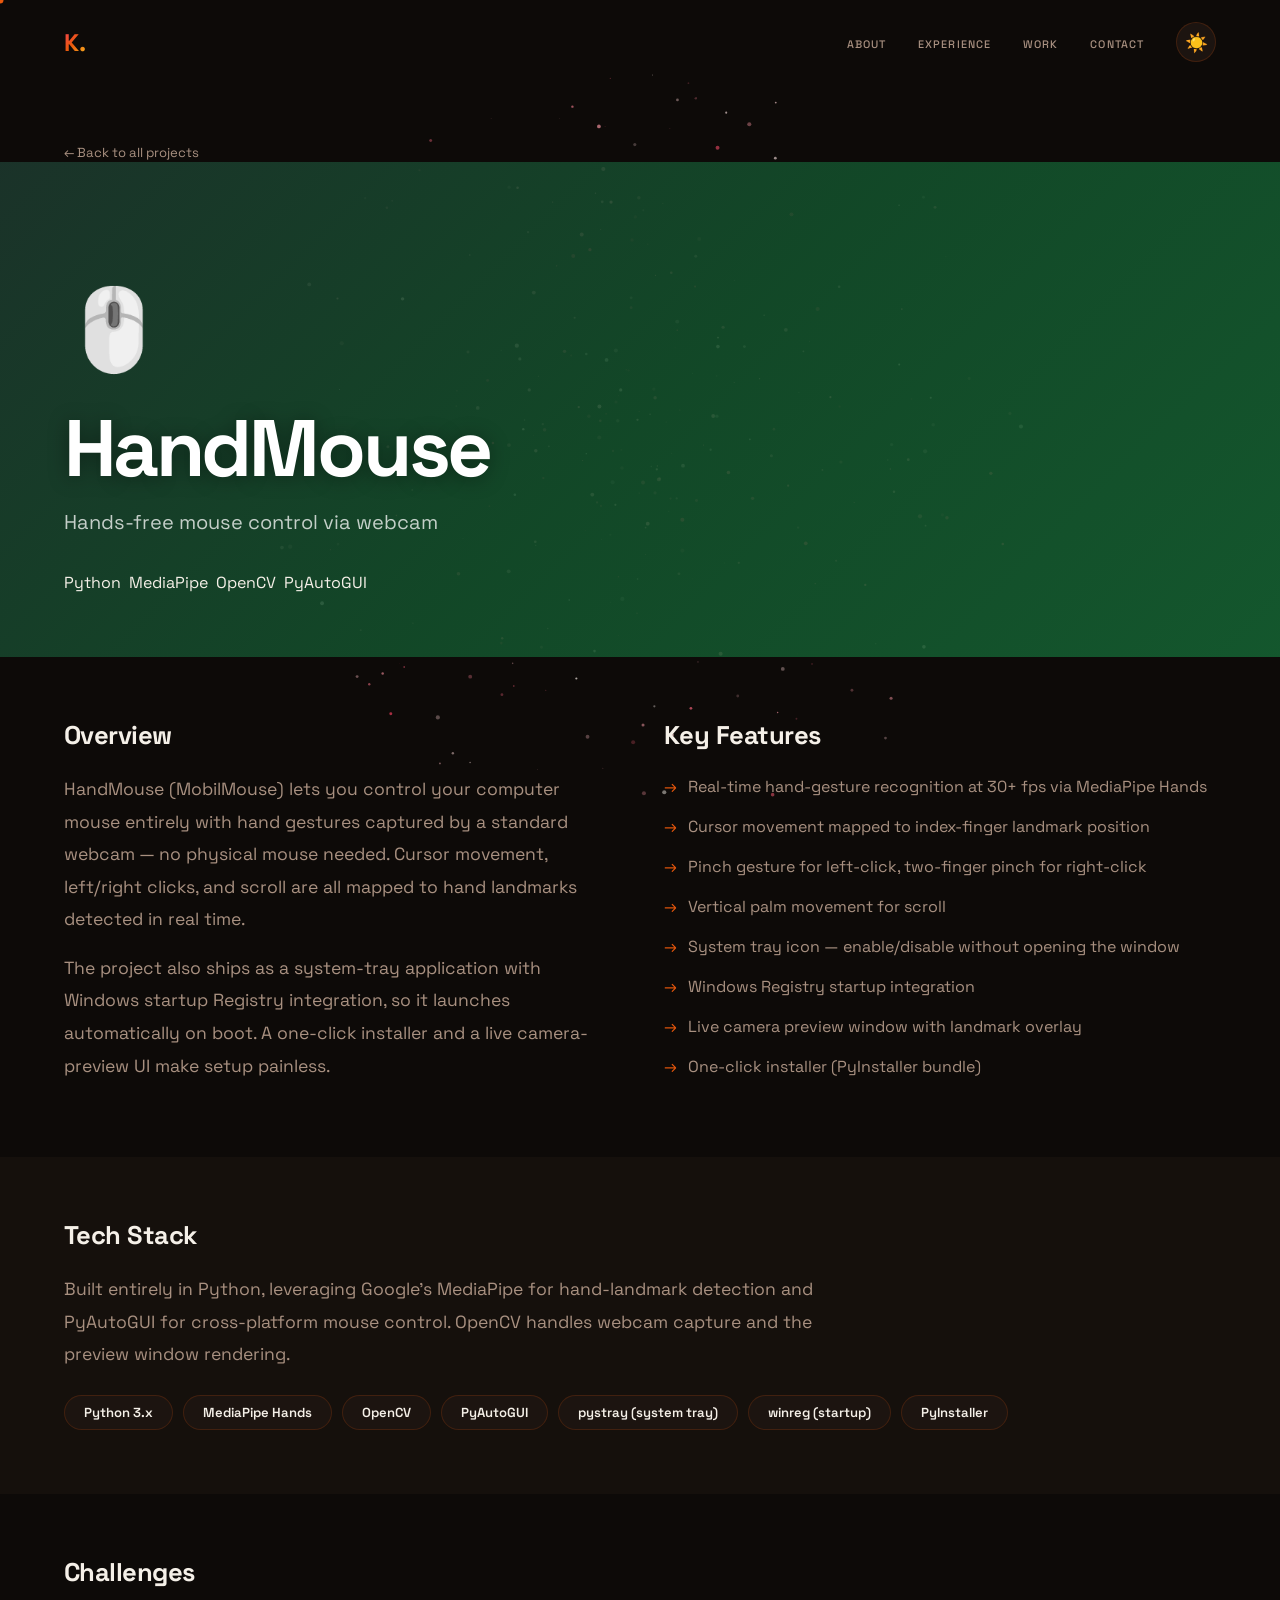
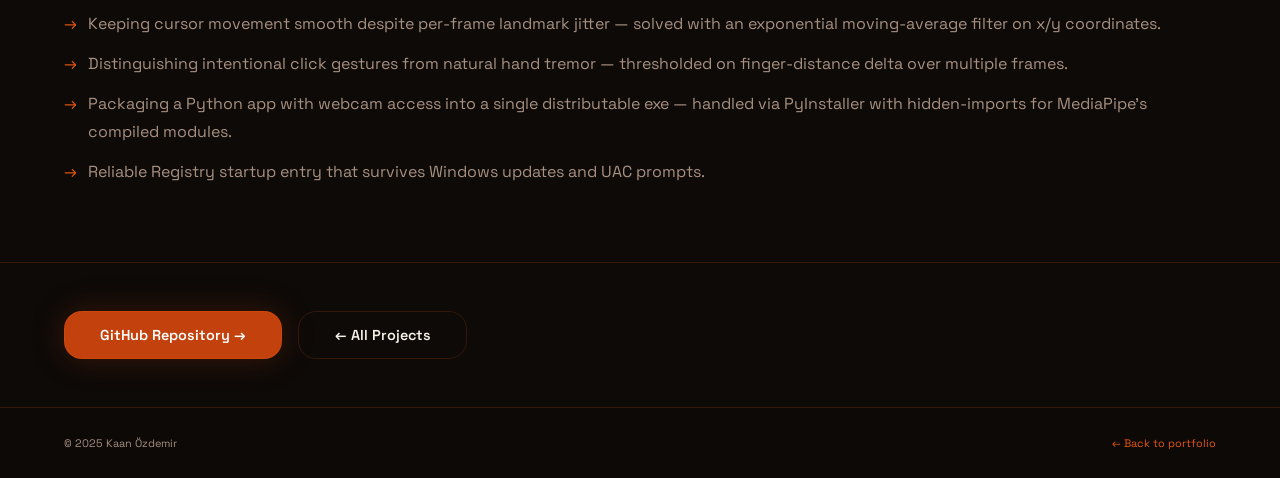
==== projects/handmouse.html @ 2bc6e8b9 "duzgun portfolio yuklemesi" ====
<!DOCTYPE html>
<html lang="en" data-theme="dark">
<head>
<meta charset="UTF-8">
<meta name="viewport" content="width=device-width, initial-scale=1.0">
<title>HandMouse — Kaan Özdemir</title>
<meta name="description" content="Hands-free mouse control via real-time webcam hand-gesture recognition using Python, MediaPipe & OpenCV.">
<link href="https://fonts.googleapis.com/css2?family=Space+Grotesk:wght@300;400;500;600;700&family=Playfair+Display:ital,wght@1,700&display=swap" rel="stylesheet">
<link rel="stylesheet" href="../assets/css/00-reset.css">
<link rel="stylesheet" href="../assets/css/01-tokens.css">
<link rel="stylesheet" href="../assets/css/02-themes.css">
<link rel="stylesheet" href="../assets/css/03-base.css">
<link rel="stylesheet" href="../assets/css/04-layout.css">
<link rel="stylesheet" href="../assets/css/05-cursor.css">
<link rel="stylesheet" href="../assets/css/06-animations.css">
<link rel="stylesheet" href="../assets/css/components/navbar.css">
<link rel="stylesheet" href="../assets/css/components/button.css">
<link rel="stylesheet" href="../assets/css/components/footer.css">
<link rel="stylesheet" href="../assets/css/pages/project-detail.css">
<style>
  body { cursor: none; }
  .pd-hero-bg { background: linear-gradient(135deg,#1e3a2f,#14532d,#166534); }
</style>
</head>
<body>
<canvas id="swirl-canvas"></canvas>
<div class="cur-dot" id="cdot"></div>
<div class="cur-ring" id="cring"></div>

<nav class="navbar" id="navbar">
  <a href="../index.html" class="logo">K.</a>
  <div class="nav-right">
    <ul class="nav-links">
      <li><a href="../index.html#about">About</a></li>
      <li><a href="../index.html#experience">Experience</a></li>
      <li><a href="../index.html#projects">Work</a></li>
      <li><a href="../index.html#contact">Contact</a></li>
    </ul>
    <button class="ttog" id="ttog" aria-label="Toggle theme">☀️</button>
  </div>
</nav>

<main class="proj-detail">
  <a href="../index.html#projects" class="pd-back rv">← Back to all projects</a>

  <!-- Hero banner -->
  <div class="pd-hero rv">
    <div class="pd-hero-bg"></div>
    <div class="pd-hero-content">
      <span class="pd-emoji">🖱️</span>
      <h1 class="pd-title">HandMouse</h1>
      <p class="pd-subtitle">Hands-free mouse control via webcam</p>
      <div class="pd-tags">
        <span class="tag ta">Python</span>
        <span class="tag tv">MediaPipe</span>
        <span class="tag tc">OpenCV</span>
        <span class="tag tg">PyAutoGUI</span>
      </div>
    </div>
  </div>

  <!-- Overview -->
  <section class="pd-section rv">
    <div class="pd-grid">
      <div>
        <h2 class="pd-section-title">Overview</h2>
        <p class="pd-text">
          HandMouse (MobilMouse) lets you control your computer mouse entirely with
          hand gestures captured by a standard webcam — no physical mouse needed.
          Cursor movement, left/right clicks, and scroll are all mapped to hand
          landmarks detected in real time.
        </p>
        <p class="pd-text" style="margin-top:1rem">
          The project also ships as a system-tray application with Windows startup
          Registry integration, so it launches automatically on boot. A one-click
          installer and a live camera-preview UI make setup painless.
        </p>
      </div>
      <div>
        <h2 class="pd-section-title">Key Features</h2>
        <ul class="pd-bullets">
          <li>Real-time hand-gesture recognition at 30+ fps via MediaPipe Hands</li>
          <li>Cursor movement mapped to index-finger landmark position</li>
          <li>Pinch gesture for left-click, two-finger pinch for right-click</li>
          <li>Vertical palm movement for scroll</li>
          <li>System tray icon — enable/disable without opening the window</li>
          <li>Windows Registry startup integration</li>
          <li>Live camera preview window with landmark overlay</li>
          <li>One-click installer (PyInstaller bundle)</li>
        </ul>
      </div>
    </div>
  </section>

  <!-- Tech Stack -->
  <section class="pd-section rv" style="background:color-mix(in srgb,var(--surface) 60%,transparent)">
    <h2 class="pd-section-title">Tech Stack</h2>
    <p class="pd-text">
      Built entirely in Python, leveraging Google's MediaPipe for hand-landmark
      detection and PyAutoGUI for cross-platform mouse control. OpenCV handles
      webcam capture and the preview window rendering.
    </p>
    <div class="pd-stack">
      <span class="pd-chip">Python 3.x</span>
      <span class="pd-chip">MediaPipe Hands</span>
      <span class="pd-chip">OpenCV</span>
      <span class="pd-chip">PyAutoGUI</span>
      <span class="pd-chip">pystray (system tray)</span>
      <span class="pd-chip">winreg (startup)</span>
      <span class="pd-chip">PyInstaller</span>
    </div>
  </section>

  <!-- Challenges -->
  <section class="pd-section rv">
    <h2 class="pd-section-title">Challenges</h2>
    <ul class="pd-bullets">
      <li>Keeping cursor movement smooth despite per-frame landmark jitter — solved with an exponential moving-average filter on x/y coordinates.</li>
      <li>Distinguishing intentional click gestures from natural hand tremor — thresholded on finger-distance delta over multiple frames.</li>
      <li>Packaging a Python app with webcam access into a single distributable exe — handled via PyInstaller with hidden-imports for MediaPipe's compiled modules.</li>
      <li>Reliable Registry startup entry that survives Windows updates and UAC prompts.</li>
    </ul>
  </section>

  <!-- Links -->
  <div class="pd-links rv">
    <a href="https://github.com/Kozdemir03/handmouse" target="_blank" rel="noopener" class="btn btn--primary">GitHub Repository →</a>
    <a href="../index.html#projects" class="btn btn--ghost">← All Projects</a>
  </div>
</main>

<footer class="site-footer">
  <span>© 2025 Kaan Özdemir</span>
  <span><a href="../index.html">← Back to portfolio</a></span>
</footer>

<script type="module">
  import { initTheme }       from '../assets/js/theme-toggle.js';
  import { initCursor }      from '../assets/js/cursor.js';
  import { initScrollReveal } from '../assets/js/scroll-reveal.js';
  import { initNavScroll }   from '../assets/js/nav-scroll.js';
  import { initSwirlCanvas } from '../assets/js/canvas-bg.js';
  document.addEventListener('DOMContentLoaded', () => {
    initTheme(); initCursor(); initScrollReveal(); initNavScroll(); initSwirlCanvas();
  });
</script>
</body>
</html>
---- assets/css/01-tokens.css ----
/* ── DESIGN TOKENS ───────────────────────── */
:root {
  /* Fonts */
  --f-sans:    'Space Grotesk', sans-serif;
  --f-display: 'Playfair Display', serif;

  /* Font sizes */
  --fs-xs:   0.68rem;
  --fs-sm:   0.82rem;
  --fs-base: 1rem;
  --fs-lg:   1.1rem;
  --fs-xl:   1.25rem;
  --fs-2xl:  1.6rem;

  /* Spacing (8-pt scale) */
  --sp-1:  4px;
  --sp-2:  8px;
  --sp-3:  12px;
  --sp-4:  16px;
  --sp-6:  24px;
  --sp-8:  32px;
  --sp-12: 48px;
  --sp-16: 64px;
  --sp-24: 96px;

  /* Radius */
  --r-sm:   10px;
  --r-md:   18px;
  --r-lg:   24px;
  --r-xl:   32px;
  --r-full: 9999px;

  /* Transitions */
  --tr-fast: 150ms ease;
  --tr-base: 250ms ease;
  --tr-slow: 450ms ease;

  /* Z-index layers */
  --z-bg:     0;
  --z-content:10;
  --z-nav:    100;
  --z-cursor: 9999;
}
---- assets/css/02-themes.css ----
/* ── THEMES ──────────────────────────────── */
:root,
[data-theme="light"] {
  --bg:       #faf8f3;
  --surface:  #eee8da;
  --surface2: #e4ddd0;
  --card:     #f4f0e8;
  --accent:   #5b21b6;
  --accent-l: #7c3aed;
  --accent2:  #c2410c;
  --accent2-l:#ea580c;
  --amber:    #b45309;
  --amber-l:  #d97706;
  --text:     #1c1917;
  --muted:    #78716c;
  --border:   rgba(91,33,182,.14);
  --border-h: rgba(91,33,182,.38);
  --grad:     linear-gradient(135deg,#7c3aed,#ea580c,#d97706);
  --nav-blur: rgba(250,248,243,.92);
  --shadow:   0 4px 24px rgba(0,0,0,.06);
  --sh-lg:    0 12px 48px rgba(0,0,0,.10);
  /* Swirl palette RGB triplets */
  --pa: 96,165,250;
  --pb: 251,146,60;
}

[data-theme="dark"] {
  --bg:       #0d0a08;
  --surface:  #1c1410;
  --surface2: #261e17;
  --card:     #1f1812;
  --accent:   #c2410c;
  --accent-l: #ea580c;
  --accent2:  #9f1239;
  --accent2-l:#f43f5e;
  --amber:    #fbbf24;
  --amber-l:  #fcd34d;
  --text:     #f5f0e8;
  --muted:    #a89080;
  --border:   rgba(234,88,12,.18);
  --border-h: rgba(234,88,12,.48);
  --grad:     linear-gradient(135deg,#f43f5e,#ea580c,#fbbf24);
  --nav-blur: rgba(13,10,8,.9);
  --shadow:   0 4px 24px rgba(0,0,0,.35);
  --sh-lg:    0 12px 48px rgba(0,0,0,.5);
  --pa: 245,240,232;
  --pb: 244,63,94;
}
---- assets/css/03-base.css ----
/* ── BASE ─────────────────────────────────── */
body {
  font-family: var(--f-sans);
  background: var(--bg);
  color: var(--text);
  cursor: none;
  overflow-x: hidden;
  transition: background var(--tr-slow), color var(--tr-slow);
}

h1,h2,h3,h4 {
  line-height: 1.1;
  letter-spacing: -.02em;
}

p { line-height: 1.8; }

/* Gradient text utility */
.gtxt {
  background: var(--grad);
  -webkit-background-clip: text;
  -webkit-text-fill-color: transparent;
  background-clip: text;
  background-size: 200%;
  animation: gsh 6s ease infinite;
}
@keyframes gsh {
  0%,100% { background-position: 0% 50% }
  50%      { background-position: 100% 50% }
}

/* Eyebrow label */
.eyebrow {
  display: flex;
  align-items: center;
  gap: 1rem;
  font-size: var(--fs-xs);
  letter-spacing: .2em;
  text-transform: uppercase;
  color: var(--accent-l);
  font-weight: 600;
  transition: color var(--tr-slow);
}
.eyebrow::before {
  content: '';
  width: 36px;
  height: 1px;
  background: linear-gradient(to right, var(--accent-l), transparent);
}

/* Section title */
.sec-title {
  font-size: clamp(2rem, 5vw, 3.5rem);
  font-weight: 700;
  letter-spacing: -.03em;
  line-height: 1.08;
  margin-bottom: 1rem;
}

/* Accent line */
.aline {
  width: 56px;
  height: 3px;
  background: linear-gradient(to right, var(--accent), var(--accent2));
  border-radius: var(--r-full);
  margin-bottom: 3.5rem;
  transition: background var(--tr-slow);
}

/* Scroll reveal */
.rv {
  opacity: 0;
  transform: translateY(36px);
  transition: opacity .85s cubic-bezier(.4,0,.2,1),
              transform .85s cubic-bezier(.4,0,.2,1);
}
.rv.on { opacity: 1; transform: translateY(0); }
.d1 { transition-delay: .1s }
.d2 { transition-delay: .2s }
.d3 { transition-delay: .3s }

/* Canvas layers */
#swirl-canvas {
  position: fixed;
  inset: 0;
  pointer-events: none;
  z-index: var(--z-bg);
}
#hero-canvas {
  position: absolute;
  inset: 0;
  pointer-events: none;
  z-index: 0;
}

/* Reduced-motion overrides */
@media (prefers-reduced-motion: reduce) {
  *, *::before, *::after {
    animation-duration: .01ms !important;
    transition-duration: .01ms !important;
  }
  #swirl-canvas, #hero-canvas { display: none; }
}
---- assets/css/04-layout.css ----
/* ── LAYOUT ───────────────────────────────── */
.container {
  width: 100%;
  max-width: 1280px;
  margin: 0 auto;
  padding: 0 5%;
}

section {
  padding: 9rem 5%;
  position: relative;
  z-index: var(--z-content);
  transition: background var(--tr-slow);
}

/* Responsive */
@media (max-width: 900px) {
  section { padding: 6rem 4%; }
}
@media (max-width: 680px) {
  section { padding: 5rem 5%; }
}
---- assets/css/05-cursor.css ----
/* ── CUSTOM CURSOR ───────────────────────── */
.cur-dot {
  width: 7px; height: 7px;
  background: var(--accent-l);
  border-radius: 50%;
  position: fixed;
  pointer-events: none;
  z-index: var(--z-cursor);
  transform: translate(-50%,-50%);
  transition: transform var(--tr-fast), background var(--tr-slow);
}
.cur-ring {
  width: 32px; height: 32px;
  border: 1.5px solid color-mix(in srgb, var(--accent-l) 55%, transparent);
  border-radius: 50%;
  position: fixed;
  pointer-events: none;
  z-index: calc(var(--z-cursor) - 1);
  transform: translate(-50%,-50%);
  transition: width .25s, height .25s, border-color var(--tr-slow);
}

/* Click ripple */
.ripple {
  position: fixed;
  border-radius: 50%;
  border: 2px solid var(--accent-l);
  transform: translate(-50%,-50%);
  pointer-events: none;
  z-index: calc(var(--z-cursor) - 2);
  animation: rippleOut .65s cubic-bezier(.15,.6,.35,1) forwards;
  width: 0; height: 0;
}
@keyframes rippleOut {
  0%   { width:0;     height:0;     opacity:.8; border-width:2px }
  100% { width:100px; height:100px; opacity:0;  border-width:.5px }
}

@media (pointer: coarse) {
  .cur-dot, .cur-ring { display: none; }
  body { cursor: auto; }
}
---- assets/css/06-animations.css ----
/* ── ANIMATIONS ──────────────────────────── */
@keyframes fdUp  { from{opacity:0;transform:translateY(24px)} to{opacity:1;transform:translateY(0)} }
@keyframes fdDn  { from{opacity:0;transform:translateY(-16px)} to{opacity:1;transform:translateY(0)} }
@keyframes forb  { 0%,100%{transform:translate(0,0) scale(1)} 50%{transform:translate(40px,-40px) scale(1.05)} }
@keyframes bpls  { 0%,100%{opacity:1;transform:scale(1)} 50%{opacity:.4;transform:scale(.7)} }
@keyframes cblink{ 0%,100%{opacity:1} 50%{opacity:0} }
@keyframes swheel{ 0%{opacity:1;transform:translateY(0)} 80%{opacity:0;transform:translateY(10px)} 100%{opacity:0;transform:translateY(0)} }
@keyframes gsh   { 0%,100%{background-position:0% 50%} 50%{background-position:100% 50%} }
@keyframes tlBar { from{transform:scaleY(0)} to{transform:scaleY(1)} }
@keyframes skFill{ from{width:0} to{width:var(--target-w)} }

/* Floating orbs */
.orb { position:absolute; border-radius:50%; filter:blur(90px); pointer-events:none; }
.orb1{ width:700px;height:700px;background:var(--accent); top:-250px;right:-150px; opacity:.09;animation:forb 12s ease-in-out infinite }
.orb2{ width:450px;height:450px;background:var(--accent2);bottom:-150px;left:-80px;opacity:.07;animation:forb 14s ease-in-out infinite reverse }
.orb3{ width:300px;height:300px;background:var(--amber);  top:35%;left:55%;       opacity:.05;animation:forb 10s ease-in-out 2s infinite }
---- assets/css/components/navbar.css ----
/* ── NAVBAR ───────────────────────────────── */
.navbar {
  position: fixed;
  top: 0; left: 0; right: 0;
  z-index: var(--z-nav);
  padding: 1.4rem 5%;
  display: flex;
  justify-content: space-between;
  align-items: center;
  transition: all .4s;
}
.navbar.scrolled {
  background: var(--nav-blur);
  backdrop-filter: blur(20px);
  -webkit-backdrop-filter: blur(20px);
  border-bottom: 1px solid var(--border);
  padding: .9rem 5%;
}

.logo {
  font-size: 1.5rem;
  font-weight: 700;
  letter-spacing: -.02em;
  background: var(--grad);
  -webkit-background-clip: text;
  -webkit-text-fill-color: transparent;
  background-clip: text;
}

.nav-right {
  display: flex;
  align-items: center;
  gap: 2rem;
}
.nav-links {
  display: flex;
  gap: 2rem;
}
.nav-links a {
  color: var(--muted);
  font-size: var(--fs-xs);
  font-weight: 500;
  letter-spacing: .1em;
  text-transform: uppercase;
  transition: color var(--tr-base);
  position: relative;
}
.nav-links a::after {
  content: '';
  position: absolute;
  bottom: -3px; left: 0;
  width: 0; height: 1px;
  background: var(--accent-l);
  transition: width .3s;
}
.nav-links a:hover { color: var(--text); }
.nav-links a:hover::after,
.nav-links a.is-active::after { width: 100%; }
.nav-links a.is-active { color: var(--accent-l); }

/* Theme toggle button */
.ttog {
  width: 40px; height: 40px;
  border-radius: 50%;
  border: 1px solid var(--border);
  background: var(--surface);
  cursor: none;
  font-size: 1.15rem;
  display: flex;
  align-items: center;
  justify-content: center;
  transition: background var(--tr-slow), border-color var(--tr-slow), transform var(--tr-base);
  flex-shrink: 0;
}
.ttog:hover {
  border-color: var(--border-h);
  background: var(--surface2);
  transform: scale(1.1) rotate(15deg);
}

@media (max-width: 680px) {
  .nav-links { gap: 1.2rem; }
  .navbar { padding: 1rem 4%; }
  .navbar.scrolled { padding: .8rem 4%; }
}
@media (max-width: 480px) {
  .nav-links li:nth-child(3),
  .nav-links li:nth-child(4) { display: none; }
}
---- assets/css/components/button.css ----
/* ── BUTTONS ──────────────────────────────── */
.btn {
  padding: .88rem 2.2rem;
  border-radius: var(--r-md);
  font-family: var(--f-sans);
  font-size: .9rem;
  font-weight: 600;
  cursor: none;
  display: inline-flex;
  align-items: center;
  gap: .5rem;
  transition: all .3s;
}

/* Primary */
.btn--primary {
  background: var(--accent);
  color: #fff;
  border: 1px solid color-mix(in srgb, var(--accent-l) 30%, transparent);
  box-shadow: 0 0 32px color-mix(in srgb, var(--accent) 25%, transparent);
  transition: all .3s, background var(--tr-slow), box-shadow var(--tr-slow);
}
.btn--primary:hover {
  transform: translateY(-3px);
  box-shadow: 0 0 52px color-mix(in srgb, var(--accent) 45%, transparent);
}

/* Ghost / outline */
.btn--ghost {
  background: transparent;
  color: var(--text);
  border: 1px solid var(--border);
  transition: all .3s, border-color var(--tr-slow), color var(--tr-slow);
}
.btn--ghost:hover {
  border-color: var(--border-h);
  color: var(--accent-l);
  background: color-mix(in srgb, var(--accent) 6%, transparent);
  transform: translateY(-3px);
}

/* Small variant */
.btn--sm {
  padding: .5rem 1.2rem;
  font-size: var(--fs-xs);
  border-radius: var(--r-sm);
}
---- assets/css/components/footer.css ----
/* ── CONTACT & FOOTER ────────────────────── */
#contact {
  text-align: center;
  position: relative;
  overflow: hidden;
  background: transparent;
}
.c-orb {
  position: absolute;
  width: 600px; height: 600px;
  background: var(--accent);
  border-radius: 50%;
  filter: blur(130px);
  opacity: .06;
  top: 50%; left: 50%;
  transform: translate(-50%,-50%);
  pointer-events: none;
  transition: background var(--tr-slow);
}
.c-label { justify-content: center; }
.c-label::before { display: none; }
.c-head {
  font-size: clamp(2.2rem, 6vw, 4.5rem);
  font-weight: 700;
  letter-spacing: -.04em;
  line-height: 1.05;
  max-width: 700px;
  margin: 0 auto 1.5rem;
}
.c-sub {
  font-size: var(--fs-lg);
  color: var(--muted);
  max-width: 480px;
  margin: 0 auto 3.5rem;
  line-height: 1.75;
}
.c-email {
  display: inline-block;
  font-size: clamp(1.2rem, 3.5vw, 2rem);
  font-weight: 600;
  background: var(--grad);
  -webkit-background-clip: text;
  -webkit-text-fill-color: transparent;
  background-clip: text;
  margin-bottom: 3rem;
  letter-spacing: -.01em;
  transition: opacity .2s;
}
.c-email:hover { opacity: .75; }

.socials {
  display: flex;
  justify-content: center;
  gap: .85rem;
}
.soc {
  width: 48px; height: 48px;
  border: 1px solid var(--border);
  border-radius: var(--r-md);
  display: flex;
  align-items: center;
  justify-content: center;
  color: var(--muted);
  font-size: var(--fs-xs);
  font-weight: 700;
  cursor: none;
  transition: all .3s, border-color var(--tr-slow), background var(--tr-slow);
}
.soc:hover {
  border-color: var(--border-h);
  color: var(--accent-l);
  background: color-mix(in srgb, var(--accent) 8%, transparent);
  transform: translateY(-4px);
}

/* Footer bar */
.site-footer {
  padding: 1.75rem 5%;
  border-top: 1px solid var(--border);
  display: flex;
  justify-content: space-between;
  align-items: center;
  font-size: var(--fs-xs);
  color: var(--muted);
  position: relative;
  z-index: var(--z-content);
  background: color-mix(in srgb, var(--bg) 92%, transparent);
  transition: background var(--tr-slow), border-color var(--tr-slow);
}
.site-footer a { color: var(--accent-l); }

@media (max-width: 680px) {
  .site-footer { flex-direction: column; gap: .5rem; text-align: center; }
}
---- assets/css/pages/project-detail.css ----
/* ── PROJECT DETAIL PAGE ─────────────────── */
.proj-detail { padding-top: 7rem; }

/* Hero banner */
.pd-hero {
  min-height: 55vh;
  display: flex;
  align-items: flex-end;
  padding: 6rem 5% 4rem;
  position: relative;
  overflow: hidden;
}
.pd-hero-bg {
  position: absolute;
  inset: 0;
  opacity: .85;
  transition: opacity var(--tr-slow);
}
.pd-hero-content {
  position: relative;
  z-index: 2;
  max-width: 800px;
}
.pd-hero .hero-badge { margin-bottom: 1.5rem; }
.pd-emoji {
  font-size: 5rem;
  margin-bottom: 1.5rem;
  display: block;
}
.pd-title {
  font-size: clamp(2.5rem, 7vw, 5rem);
  font-weight: 700;
  letter-spacing: -.04em;
  color: #fff;
  margin-bottom: .75rem;
  text-shadow: 0 2px 20px rgba(0,0,0,.4);
}
.pd-subtitle {
  font-size: var(--fs-xl);
  color: rgba(255,255,255,.75);
  margin-bottom: 2rem;
}
.pd-tags { display: flex; flex-wrap: wrap; gap: .5rem; }

/* Sections */
.pd-section { padding: 4rem 5%; }
.pd-section-title {
  font-size: var(--fs-2xl);
  font-weight: 700;
  letter-spacing: -.02em;
  margin-bottom: 1.5rem;
}
.pd-text {
  color: var(--muted);
  font-size: var(--fs-lg);
  line-height: 1.85;
  max-width: 760px;
}
.pd-text + .pd-text { margin-top: 1rem; }

/* Two-col layout */
.pd-grid { display: grid; grid-template-columns: 1fr 1fr; gap: 3rem; }
@media (max-width: 768px) { .pd-grid { grid-template-columns: 1fr; } }

/* Bullets */
.pd-bullets { list-style: none; }
.pd-bullets li {
  position: relative;
  padding-left: 1.5rem;
  margin-bottom: .75rem;
  color: var(--muted);
  line-height: 1.75;
}
.pd-bullets li::before {
  content: '→';
  position: absolute;
  left: 0;
  color: var(--accent-l);
}

/* Stack chips */
.pd-stack { display: flex; flex-wrap: wrap; gap: .6rem; margin-top: 1.5rem; }
.pd-chip {
  padding: .5rem 1.2rem;
  background: var(--surface);
  border: 1px solid var(--border);
  border-radius: var(--r-full);
  font-size: var(--fs-sm);
  font-weight: 600;
  color: var(--text);
  transition: border-color var(--tr-slow), background var(--tr-slow);
}
.pd-chip:hover {
  border-color: var(--border-h);
  color: var(--accent-l);
}

/* CTA row */
.pd-links {
  display: flex;
  gap: 1rem;
  flex-wrap: wrap;
  padding: 3rem 5%;
  border-top: 1px solid var(--border);
}

/* Back link */
.pd-back {
  display: inline-flex;
  align-items: center;
  gap: .5rem;
  font-size: var(--fs-sm);
  color: var(--muted);
  transition: color var(--tr-base);
  padding: 2rem 5% 0;
}
.pd-back:hover { color: var(--accent-l); }
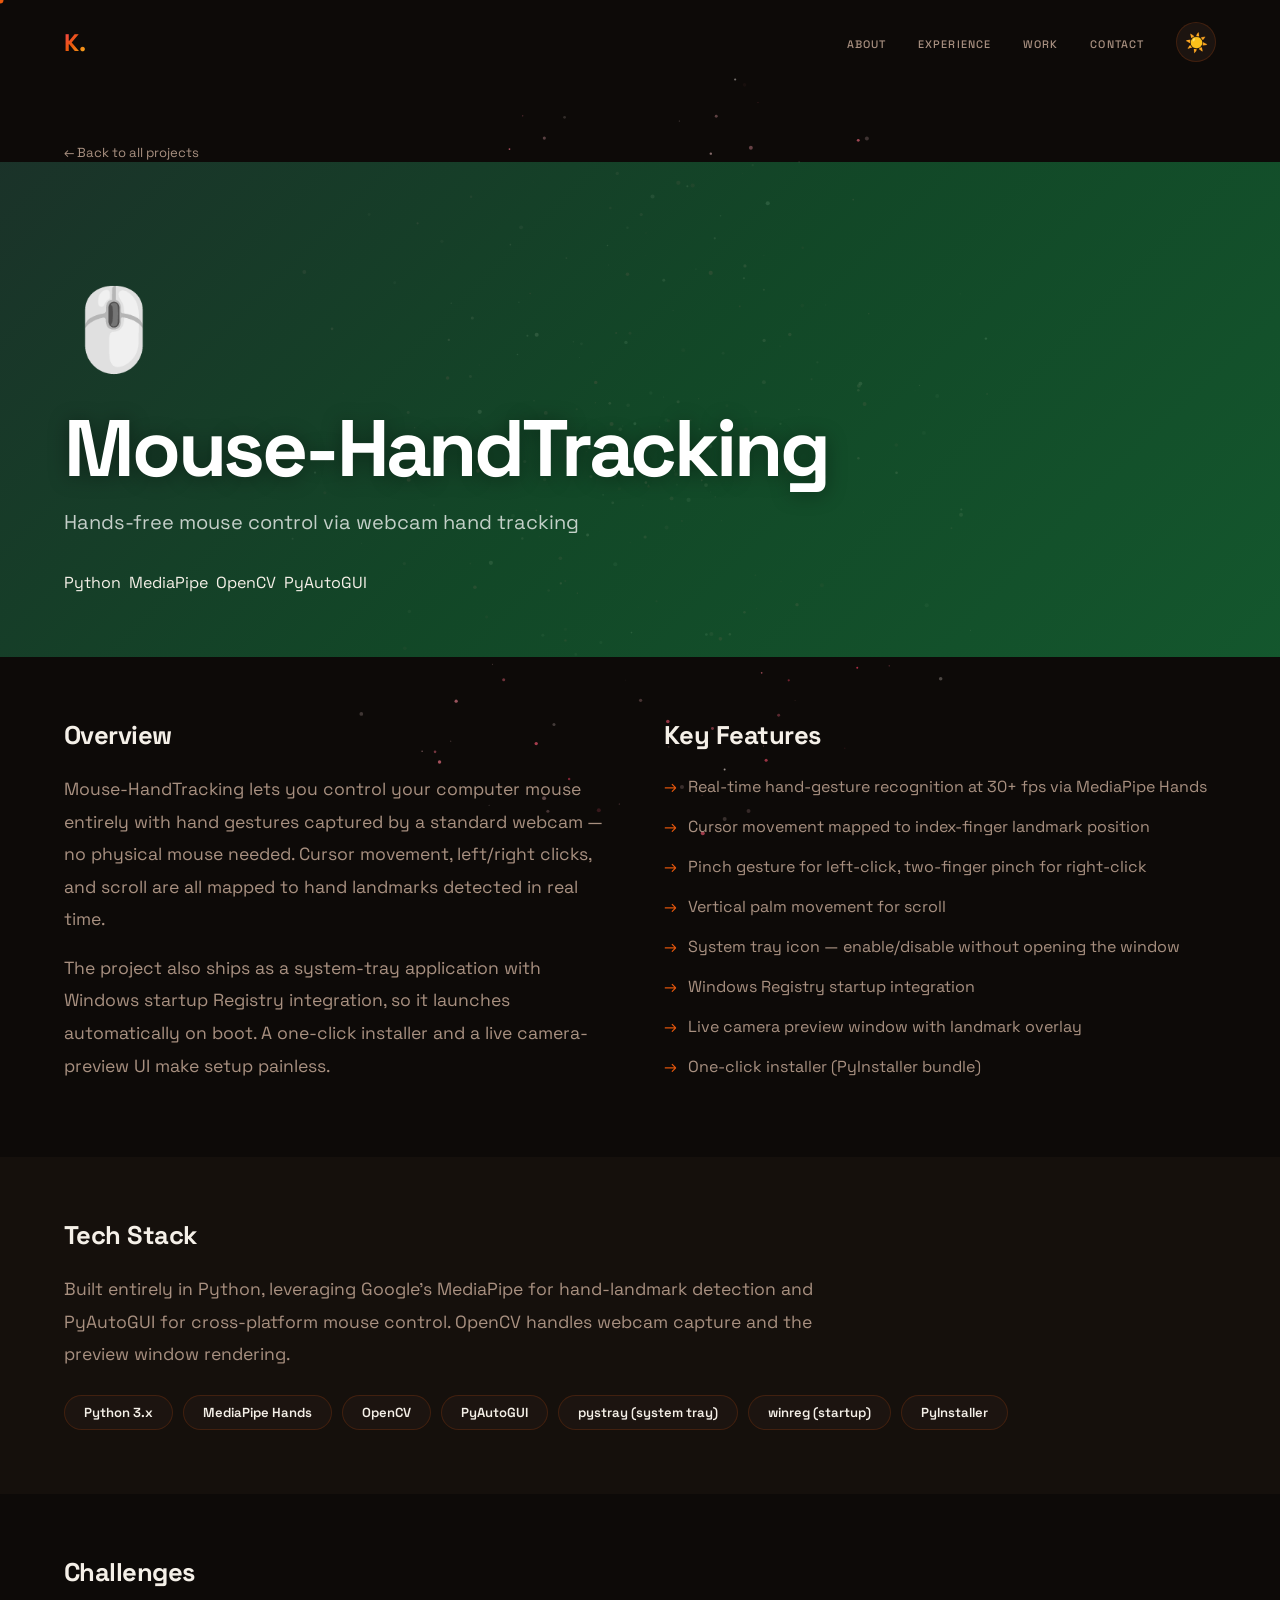
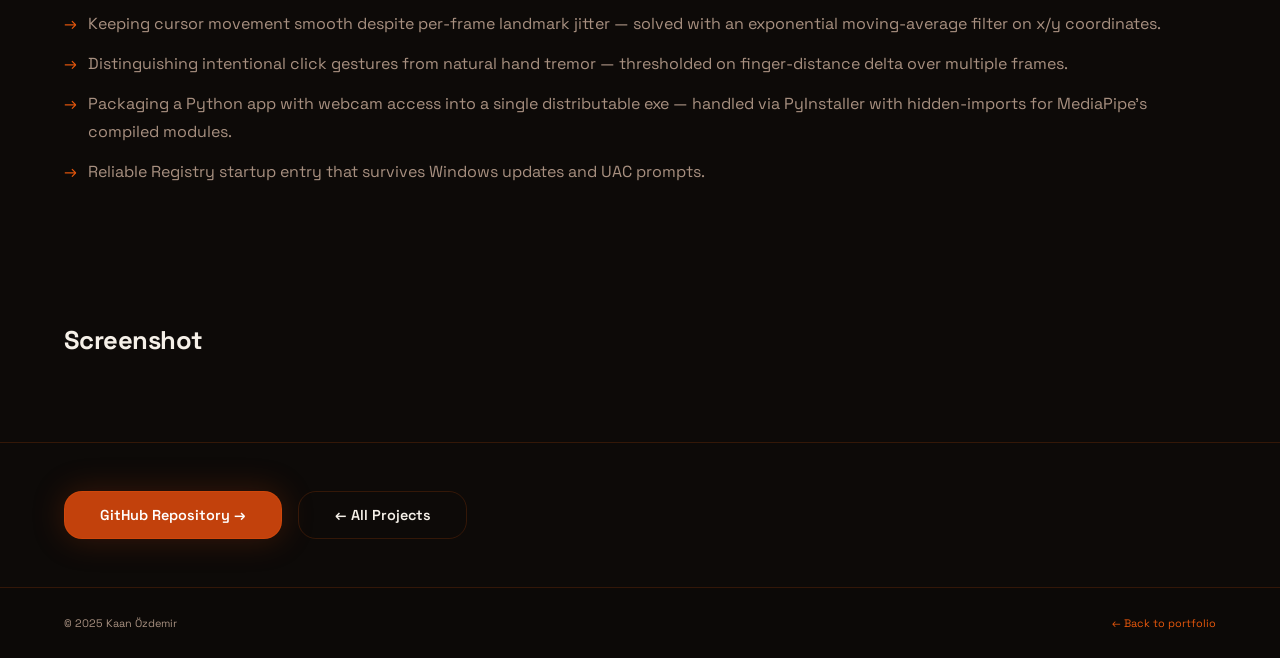
==== commit 63671ba3: "detay ekleme:mail,projeler,cv,dil" ====
--- a/projects/handmouse.html
+++ b/projects/handmouse.html
@@ -3,7 +3,7 @@
 <head>
 <meta charset="UTF-8">
 <meta name="viewport" content="width=device-width, initial-scale=1.0">
-<title>HandMouse — Kaan Özdemir</title>
+<title>Mouse-HandTracking — Kaan Özdemir</title>
 <meta name="description" content="Hands-free mouse control via real-time webcam hand-gesture recognition using Python, MediaPipe & OpenCV.">
 <link href="https://fonts.googleapis.com/css2?family=Space+Grotesk:wght@300;400;500;600;700&family=Playfair+Display:ital,wght@1,700&display=swap" rel="stylesheet">
 <link rel="stylesheet" href="../assets/css/00-reset.css">
@@ -48,8 +48,8 @@
     <div class="pd-hero-bg"></div>
     <div class="pd-hero-content">
       <span class="pd-emoji">🖱️</span>
-      <h1 class="pd-title">HandMouse</h1>
-      <p class="pd-subtitle">Hands-free mouse control via webcam</p>
+      <h1 class="pd-title">Mouse-HandTracking</h1>
+      <p class="pd-subtitle">Hands-free mouse control via webcam hand tracking</p>
       <div class="pd-tags">
         <span class="tag ta">Python</span>
         <span class="tag tv">MediaPipe</span>
@@ -65,7 +65,7 @@
       <div>
         <h2 class="pd-section-title">Overview</h2>
         <p class="pd-text">
-          HandMouse (MobilMouse) lets you control your computer mouse entirely with
+          Mouse-HandTracking lets you control your computer mouse entirely with
           hand gestures captured by a standard webcam — no physical mouse needed.
           Cursor movement, left/right clicks, and scroll are all mapped to hand
           landmarks detected in real time.
@@ -122,6 +122,16 @@
     </ul>
   </section>
 
+  <!-- Screenshot -->
+  <section class="pd-section rv">
+    <h2 class="pd-section-title">Screenshot</h2>
+    <div style="border-radius:12px;overflow:hidden;border:1px solid var(--border);max-width:640px;">
+      <img src="../assets/img/{projects}/handmouse.png" alt="Mouse-HandTracking in action"
+           style="width:100%;display:block;"
+           onerror="this.parentElement.style.display='none'">
+    </div>
+  </section>
+
   <!-- Links -->
   <div class="pd-links rv">
     <a href="https://github.com/Kozdemir03/handmouse" target="_blank" rel="noopener" class="btn btn--primary">GitHub Repository →</a>
--- a/assets/css/components/navbar.css
+++ b/assets/css/components/navbar.css
@@ -78,6 +78,109 @@
   transform: scale(1.1) rotate(15deg);
 }
 
+/* ── Language switcher ───────────────────── */
+.lang-switcher {
+  position: relative;
+}
+.lang-btn {
+  height: 34px;
+  padding: 0 .75rem;
+  border-radius: 8px;
+  border: 1px solid var(--border);
+  background: var(--surface);
+  color: var(--muted);
+  font-size: var(--fs-xs);
+  font-weight: 600;
+  letter-spacing: .08em;
+  cursor: none;
+  transition: background var(--tr-slow), border-color var(--tr-slow), color var(--tr-base);
+  white-space: nowrap;
+}
+.lang-btn:hover {
+  border-color: var(--border-h);
+  background: var(--surface2);
+  color: var(--text);
+}
+.lang-menu {
+  position: absolute;
+  top: calc(100% + .5rem);
+  right: 0;
+  min-width: 130px;
+  background: var(--surface2);
+  border: 1px solid var(--border);
+  border-radius: 10px;
+  padding: .4rem 0;
+  list-style: none;
+  opacity: 0;
+  visibility: hidden;
+  transform: translateY(-6px);
+  transition: opacity .2s, transform .2s, visibility .2s;
+  z-index: calc(var(--z-nav) + 1);
+  box-shadow: 0 8px 24px rgba(0,0,0,.25);
+}
+.lang-switcher.open .lang-menu {
+  opacity: 1;
+  visibility: visible;
+  transform: translateY(0);
+}
+.lang-menu a {
+  display: block;
+  padding: .5rem 1rem;
+  color: var(--muted);
+  font-size: var(--fs-xs);
+  font-weight: 500;
+  transition: color .15s, background .15s;
+}
+.lang-menu a:hover {
+  color: var(--text);
+  background: color-mix(in srgb, var(--accent-l) 10%, transparent);
+}
+
+/* ── CV dropdown ─────────────────────────── */
+.cv-dropdown {
+  position: relative;
+  display: inline-block;
+}
+.cv-dropdown-menu {
+  position: absolute;
+  top: calc(100% + .5rem);
+  left: 0;
+  min-width: 160px;
+  background: var(--surface2);
+  border: 1px solid var(--border);
+  border-radius: 10px;
+  padding: .4rem 0;
+  list-style: none;
+  opacity: 0;
+  visibility: hidden;
+  transform: translateY(-6px);
+  transition: opacity .2s, transform .2s, visibility .2s;
+  z-index: 200;
+  box-shadow: 0 8px 24px rgba(0,0,0,.25);
+}
+.cv-dropdown.open .cv-dropdown-menu {
+  opacity: 1;
+  visibility: visible;
+  transform: translateY(0);
+}
+.cv-dropdown-menu a {
+  display: block;
+  padding: .55rem 1.1rem;
+  color: var(--muted);
+  font-size: var(--fs-sm);
+  font-weight: 500;
+  transition: color .15s, background .15s;
+}
+.cv-dropdown-menu a:hover {
+  color: var(--text);
+  background: color-mix(in srgb, var(--accent-l) 10%, transparent);
+}
+/* Soc variant — right-align */
+.cv-dropdown--soc .cv-dropdown-menu {
+  left: auto;
+  right: 0;
+}
+
 @media (max-width: 680px) {
   .nav-links { gap: 1.2rem; }
   .navbar { padding: 1rem 4%; }
